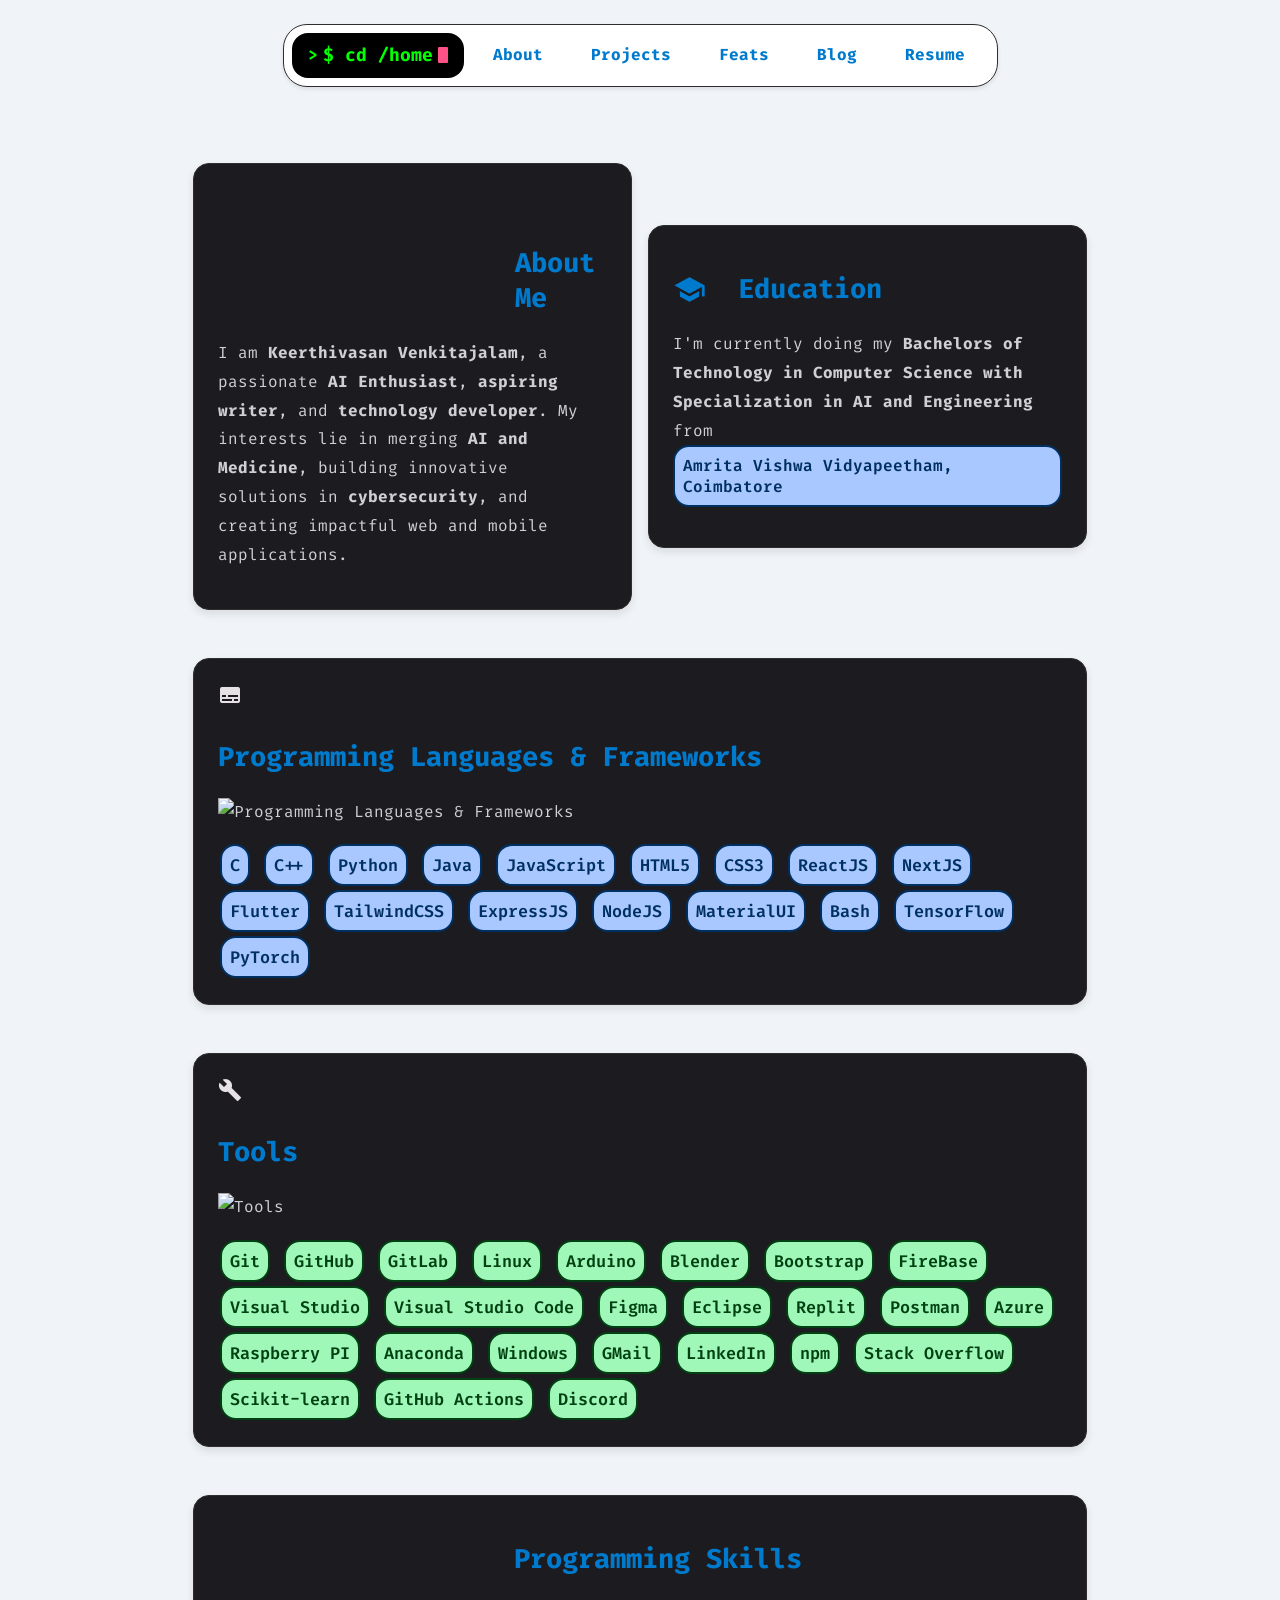
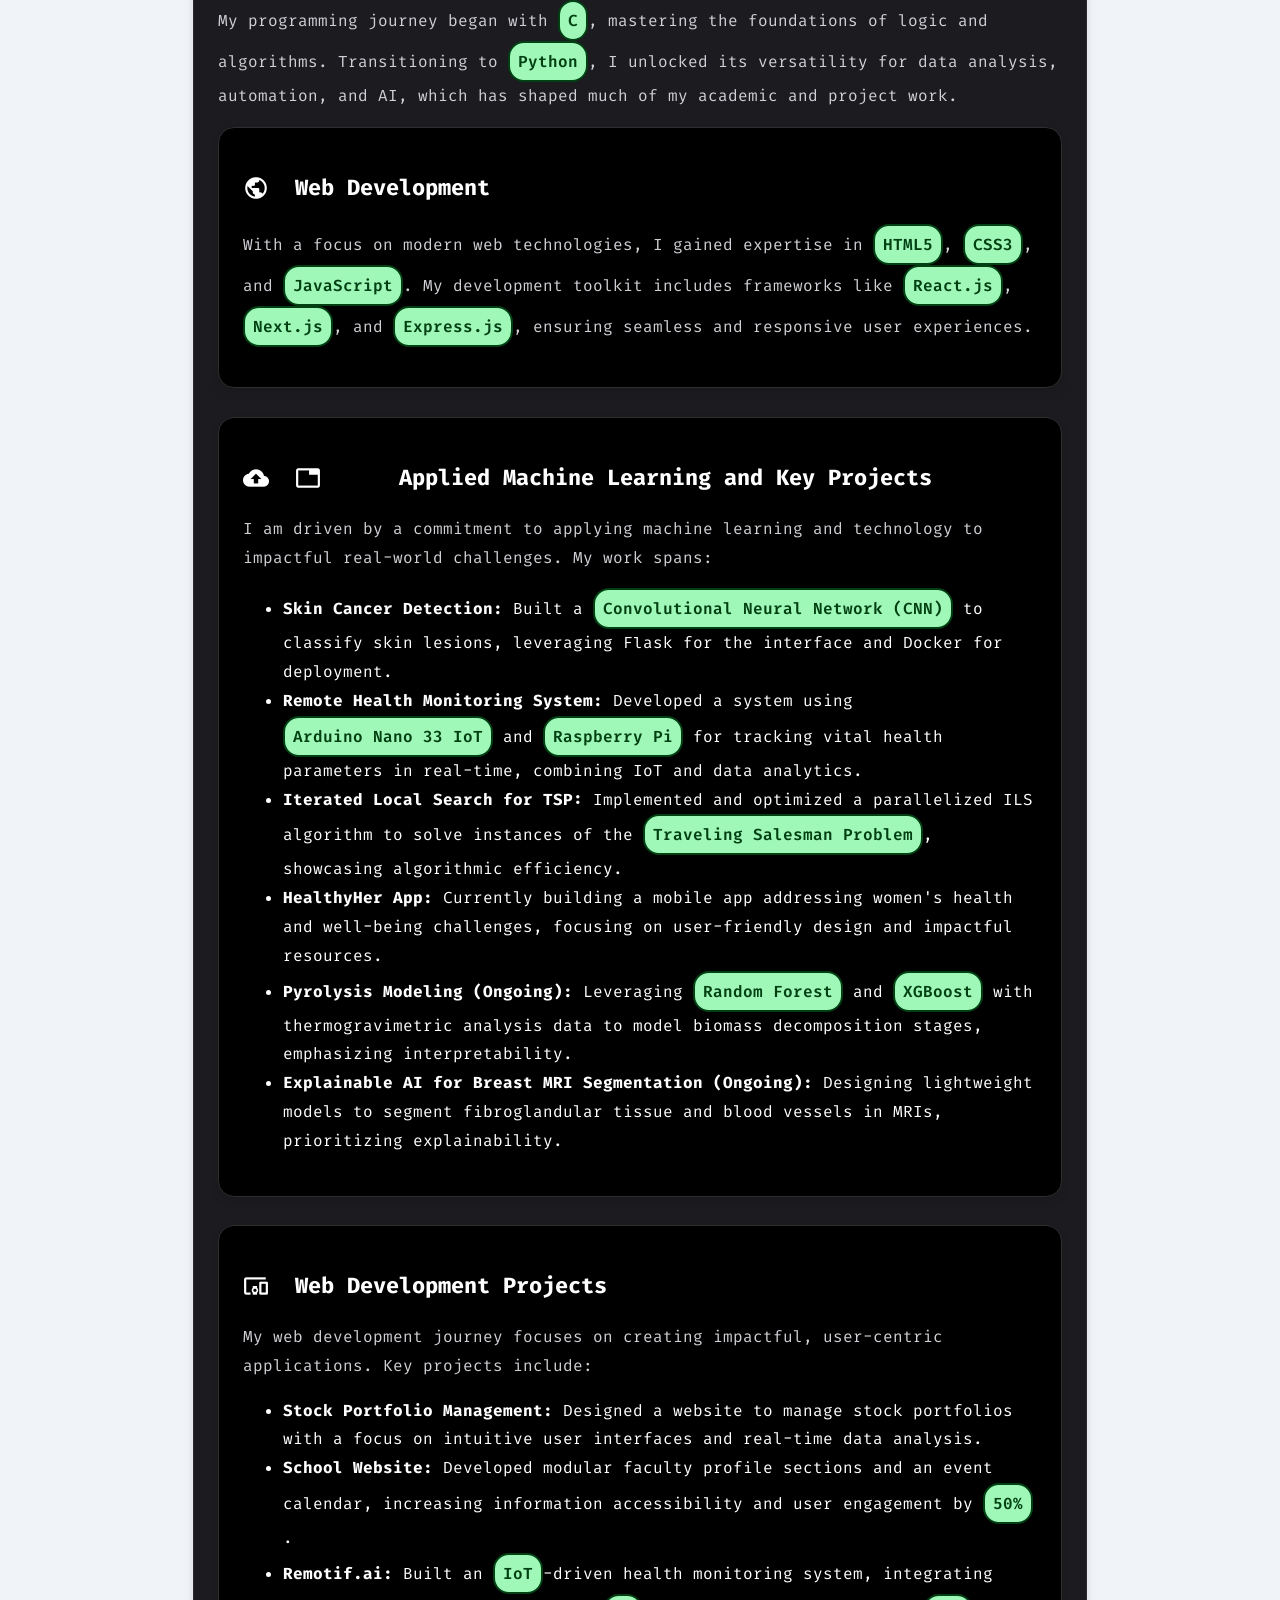
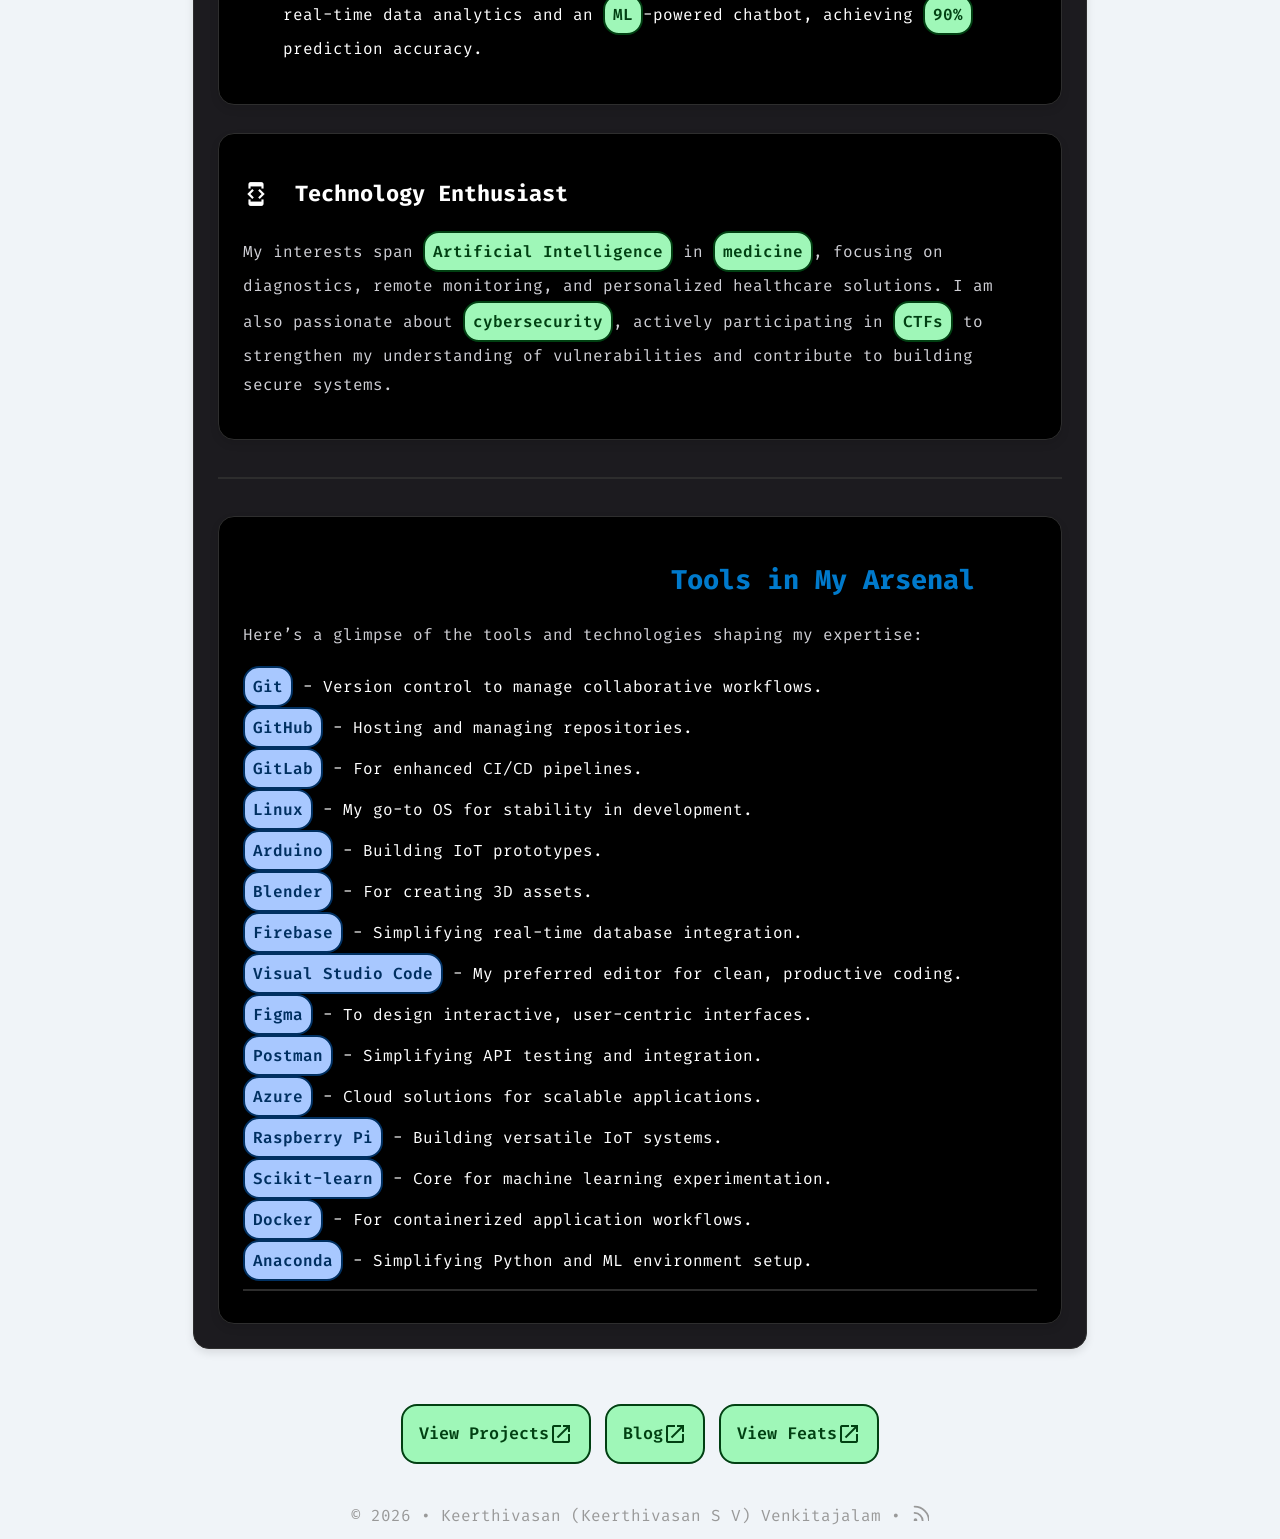
==== about.html @ 44892945 "Initial commit" ====
<!DOCTYPE html>
<html lang="en">

<head>
  <meta charset="UTF-8" />
  <meta http-equiv="X-UA-Compatible" content="IE=edge" />
  <meta name="viewport" content="width=device-width, initial-scale=1.0" />
  <title>About</title>

  <!-- Google tag (gtag.js) -->
  <script async src="https://www.googletagmanager.com/gtag/js?id=G-C289TM2PFJ"></script>
  <script>
    window.dataLayer = window.dataLayer || [];
    function gtag() {
      dataLayer.push(arguments);
    }
    gtag("js", new Date());

    gtag("config", "G-C289TM2PFJ");
  </script>

  <!--meta-->
  <meta name="author" content="Keerthivasan Venkitajalam" />
  <meta name="description" content="I Develop Innovative Solutions Combining AI, Medicine, and Cybersecurity." />
  <meta name="keywords" content="keerthivasan venkitajalam, AI, medicine, cybersecurity, developer, student, writer" />
  <meta name="robots" content="noodp" />
  <link rel="canonical" href="https://github.com/Keerthivasan-Venkitajalam" />
  <meta content="Keerthivasan Venkitajalam" property="og:title" />
  <meta content="I Develop Innovative Solutions Combining AI, Medicine, and Cybersecurity." property="og:description" />
  <meta property="og:url" content="https://github.com/Keerthivasan-Venkitajalam" />
  <meta property="og:type" content="website" />
  <meta content="https://avatars.githubusercontent.com/u/Keerthivasan-Venkitajalam" property="og:image" />
  <meta itemprop="name" content="Keerthivasan Venkitajalam" />
  <meta itemprop="description" content="Keerthivasan Venkitajalam" />
  <meta name="twitter:card" content="summary" />
  <meta name="twitter:title" content="Keerthivasan Venkitajalam" />
  <meta name="twitter:description" content="Keerthivasan Venkitajalam" />
  <meta name="theme-color" content="#000000" />

  <script src="./service-worker.js" type="text/javascript"></script>

  <link rel="stylesheet" href="./static/styles/base.css" />
  <link rel="stylesheet" href="./static/styles/index.css" />
  <link rel="stylesheet" href="./static/styles/about.css" />

  <!--Title Icon-->
  <link rel="apple-touch-icon" sizes="180x180" href="./assets/title/apple-touch-icon.png" />
  <link rel="icon" type="image/png" sizes="32x32" href="./assets/title/favicon-32x32.png" />
  <link rel="icon" type="image/png" sizes="16x16" href="./assets/title/favicon-16x16.png" />
  <link rel="manifest" href="./site.webmanifest" />

  <!--Google Fonts + Icons-->
  <link href="https://fonts.googleapis.com/icon?family=Material+Icons" rel="stylesheet" />
</head>

<body>
  <script src="./static/js/base.js"></script>

  <div class="main">
    <main aria-role="main">
      <div class="about">
        <div style="flex: 1;" class="skill-list">
          <h2> <i class="material-icons" style="font-size: larger;">lightbulb</i>&nbsp; About Me</h2>
          <p>
            I am <a href="https://www.linkedin.com/in/keerthivasansv/">Keerthivasan Venkitajalam</a>, a passionate <b>AI
              Enthusiast</b>, <b>aspiring writer</b>, and <b>technology developer</b>. My interests lie in merging <b>AI and
              Medicine</b>, building innovative solutions in <b>cybersecurity</b>, and creating impactful web and mobile
            applications.
          </p>
        </div>

        <br />

        <div style="flex: 1;" class="skill-list">
          <h2> <i class="material-icons" style="font-size: larger;">school</i>&nbsp; Education</h2>
          <p>
            I'm currently doing my <a href="https://www.amrita.edu/">Bachelors of Technology in Computer Science with Specialization in AI and Engineering</a> from <a href="https://www.amrita.edu/" style="text-decoration: none;">
              <chip>Amrita Vishwa Vidyapeetham, Coimbatore</chip>
            </a> 
          </p>
        </div>

        <br />
      </div>
      <div class="about">
        <div class="skill-list">
          <h2><i class="material-icons" style="font-size: larger;">terminal</i>&nbsp; Programming Skills</h2>
          <p>My programming journey began with <tag>C</tag>, mastering the foundations of logic and algorithms. Transitioning to <tag>Python</tag>, I unlocked its versatility for data analysis, automation, and AI, which has shaped much of my academic and project work.</p>
      
          <div class="skill-list-2">
            <h3><i class="material-icons" style="font-size: larger;">public</i>&nbsp; Web Development</h3>
            <p>With a focus on modern web technologies, I gained expertise in <tag>HTML5</tag>, <tag>CSS3</tag>, and <tag>JavaScript</tag>. My development toolkit includes frameworks like <tag>React.js</tag>, <tag>Next.js</tag>, and <tag>Express.js</tag>, ensuring seamless and responsive user experiences.</p>
          </div>
          <br />
      
          <div class="skill-list-2">
            <h3><i class="material-icons" style="font-size: larger;">backup_table</i>&nbsp; Applied Machine Learning and Key Projects</h3>
            <p>I am driven by a commitment to applying machine learning and technology to impactful real-world challenges. My work spans:</p>
            <ul>
              <li><strong>Skin Cancer Detection:</strong> Built a <tag>Convolutional Neural Network (CNN)</tag> to classify skin lesions, leveraging Flask for the interface and Docker for deployment.</li>
              <li><strong>Remote Health Monitoring System:</strong> Developed a system using <tag>Arduino Nano 33 IoT</tag> and <tag>Raspberry Pi</tag> for tracking vital health parameters in real-time, combining IoT and data analytics.</li>
              <li><strong>Iterated Local Search for TSP:</strong> Implemented and optimized a parallelized ILS algorithm to solve instances of the <tag>Traveling Salesman Problem</tag>, showcasing algorithmic efficiency.</li>
              <li><strong>HealthyHer App:</strong> Currently building a mobile app addressing women's health and well-being challenges, focusing on user-friendly design and impactful resources.</li>
              <li><strong>Pyrolysis Modeling (Ongoing):</strong> Leveraging <tag>Random Forest</tag> and <tag>XGBoost</tag> with thermogravimetric analysis data to model biomass decomposition stages, emphasizing interpretability.</li>
              <li><strong>Explainable AI for Breast MRI Segmentation (Ongoing):</strong> Designing lightweight models to segment fibroglandular tissue and blood vessels in MRIs, prioritizing explainability.</li>
            </ul>
          </div>
          <br />
          
      
          <div class="skill-list-2">
            <h3><i class="material-icons" style="font-size: larger;">devices_other</i>&nbsp; Web Development Projects</h3>
            <p>My web development journey focuses on creating impactful, user-centric applications. Key projects include:</p>
            <ul>
                <li><strong>Stock Portfolio Management:</strong> Designed a website to manage stock portfolios with a focus on intuitive user interfaces and real-time data analysis.</li>
                <li><strong>School Website:</strong> Developed modular faculty profile sections and an event calendar, increasing information accessibility and user engagement by <tag>50%</tag>.</li>
                <li><strong>Remotif.ai:</strong> Built an <tag>IoT</tag>-driven health monitoring system, integrating real-time data analytics and an <tag>ML</tag>-powered chatbot, achieving <tag>90%</tag> prediction accuracy.</li>
            </ul>
        </div>
        <br />
        
        <div class="skill-list-2">
            <h3><i class="material-icons" style="font-size: larger;">developer_mode</i>&nbsp; Technology Enthusiast</h3>
            <p>My interests span <tag>Artificial Intelligence</tag> in <tag>medicine</tag>, focusing on diagnostics, remote monitoring, and personalized healthcare solutions. I am also passionate about <tag>cybersecurity</tag>, actively participating in <tag>CTFs</tag> to strengthen my understanding of vulnerabilities and contribute to building secure systems.</p>
        </div>
          <br />
          
      
          <hr style="border: #2d2d2d 1px solid;" />
          <br />
      
          <div class="skill-list-2">
            <h2><i class="material-icons" style="font-size: larger;">architecture</i>&nbsp; Tools in My Arsenal</h2>
            <p>Here’s a glimpse of the tools and technologies shaping my expertise:</p>
            <chip>Git</chip> - Version control to manage collaborative workflows. <br />
            <chip>GitHub</chip> - Hosting and managing repositories. <br />
            <chip>GitLab</chip> - For enhanced CI/CD pipelines. <br />
            <chip>Linux</chip> - My go-to OS for stability in development. <br />
            <chip>Arduino</chip> - Building IoT prototypes. <br />
            <chip>Blender</chip> - For creating 3D assets. <br />
            <chip>Firebase</chip> - Simplifying real-time database integration. <br />
            <chip>Visual Studio Code</chip> - My preferred editor for clean, productive coding. <br />
            <chip>Figma</chip> - To design interactive, user-centric interfaces. <br />
            <chip>Postman</chip> - Simplifying API testing and integration. <br />
            <chip>Azure</chip> - Cloud solutions for scalable applications. <br />
            <chip>Raspberry Pi</chip> - Building versatile IoT systems. <br />
            <chip>Scikit-learn</chip> - Core for machine learning experimentation. <br />
            <chip>Docker</chip> - For containerized application workflows. <br />
            <chip>Anaconda</chip> - Simplifying Python and ML environment setup. <br />
            <hr style="border: #2d2d2d 1px solid;" />
          </div>
        </div>
      </div>
      
      <br />
      <div class="skill">
        <a href="./projects.html" style="text-decoration: none;">
          <tag style="padding: 16px; margin-right: 2px;">View Projects <i class="material-icons">open_in_new</i></tag>
        </a>
      </div>
      <div class="skill">
        <a href="./blog.html" style="text-decoration: none;">
          <tag style="padding: 16px; margin-right: 2px;">Blog <i class="material-icons">open_in_new</i></tag>
        </a>
      </div>
      <div class="skill">
        <a href="./feats.html" style="text-decoration: none;">
          <tag style="padding: 16px; margin-right: 2px;">View Feats <i class="material-icons">open_in_new</i></tag>
        </a>
      </div>
    </main>
  </div>


</body>
<script type="text/javascript" src="./static/js/index.js"></script>
<script type="text/javascript" src="./static/js/about.js"></script>

</html>
---- static/styles/base.css ----
@import url("https://fonts.googleapis.com/css2?family=Fira+Code&display=swap");

* {
    transition: all 0.2s ease;
    font-family: "Fira Code", "Courier New", monospace;
}


html {
    /* letter-spacing: 0.06em; */
    scroll-behavior: smooth;
}

::-webkit-scrollbar {
    width: 8px;
    height: 8px;
    background: #dfdbdb;
}

::-webkit-scrollbar-thumb {
    background: #888;
    border-radius: 8px;
}

.modal {
    display: none;
    position: fixed;
    z-index: 1;
    left: 0;
    top: 0;
    width: 100%;
    height: 100%;
    overflow: auto;
    background-color: rgba(0, 0, 0, 0.5);
}

.modal-content {
    border-radius: 32px;
    background-color: #fefefe;
    margin: 16% auto;
    padding: 16px;
    border: 1px solid #888;
    width: 40%;
    box-shadow: 0 4px 8px 0 rgba(238, 236, 236, 0.2), 0 6px 20px 0 rgba(0, 0, 0, 0.19);
    transition: all ease-in 0.2s;
    cursor: pointer;
    display: flex;
    justify-content: space-between;
}

.modal-content:hover {
    border-radius: 16px;
}

.close-button {
    color: #aaaaaa;
    font-size: 28px;
    font-weight: bold;
}

.close-button:hover,
.close-button:focus {
    color: #000;
    text-decoration: none;
    cursor: pointer;
}

:root {
    --phoneWidth: "@media (max-width: 684px)";
    --nav-load-time: 250ms;
    --nav-link-load-time: 250ms;
    --article-load-delay: calc(var(--nav-load-time) + var(--nav-link-load-time));
}

body {
    text-align: center;
    background-color: #f0f4f8;
    color: #333;
    text-rendering: optimizeLegibility;
    -webkit-font-smoothing: antialiased;
    font-feature-settings: "liga", "tnum", "case", "calt", "zero", "ss01", "locl";
    -webkit-overflow-scrolling: touch;
    -webkit-text-size-adjust: 100%;
    display: flex;
    min-height: 90vh;
    flex-direction: column;
    transition: all ease-in 0.2s;
}

h2,
h3,
h4,
h5,
h6 {
    display: flex;
    align-items: center;
    line-height: 1.3;
}

h1 {
    font-size: 2.625rem;
}

h2 {
    font-size: 1.625rem;
}

h3 {
    font-size: 1.375rem;
}

h4 {
    font-size: 1.125rem;
}

@media (max-width: 768px) {
    body {
        font-size: 1rem;
    }
    h1 {
        font-size: 1.75rem;
    }
    h2 {
        font-size: 1.4rem;
    }
    h3 {
        font-size: 1.15rem;
    }
    h4 {
        font-size: 1.125rem;
    }
}

a {
    color: inherit;
}

img {
    display: block;
    max-width: 100%;
}

img.left {
    margin-right: auto;
}

img.center {
    margin-left: auto;
    margin-right: auto;
}

img.right {
    margin-left: auto;
}

main {
    display: block;
}

.hidden {
    display: none;
}

.cli {
    display: flex;
    align-items: center;
    text-decoration: none;
    font-weight: 700;
    font-family: monospace, monospace;
    padding: 8px 16px;
    background: black;
    color: rgb(3, 255, 3);
    border-radius: 16px;
    margin-right: 5px;
}

.logo__mark {
    margin-right: 5px;
}

.logo__text {
    font-size: 1.125rem;
}

.logo__cursor {
    display: inline-block;
    width: 10px;
    height: 1rem;
    background: #fe5186;
    margin-left: 5px;
    border-radius: 1px;
    animation: blinker 1s ease infinite;
}

@keyframes blinker {
    50% {
        opacity: 0;
    }
}

.logo {
    border-radius: 24px;
    height: fit-content;
    background-color: rgba(0, 0, 0, 0.4);
    -webkit-backdrop-filter: blur(10px);
    backdrop-filter: blur(10px);
    align-items: center;
    vertical-align: middle;
    padding: 4px 16px;
    margin: 0 8px;
    top: 0;
    color: white;
    transition: all 0.2s;
}

.logo a {
    text-decoration: none;
    color: white;
    font-weight: bold;
}

.logo i {
    vertical-align: middle;
    text-decoration: none;
    font-size: xx-large;
    background-image: linear-gradient(315deg, #f9ee17 40%, #e4f9a9 74%);
    background-clip: text;
    -webkit-background-clip: text;
    -webkit-text-fill-color: transparent;
    transition: all 200ms ease-in;
    border-radius: 50%;
    position: relative;
}

.logo:hover {
    background-image: linear-gradient(315deg, #f9ee17 40%, #e4f9a9 74%);
    font-weight: bold;
    box-shadow: 0px 3px 20px 0px black;
    transform: scale(1.1);
    color: black;
    border-radius: 16px;
    cursor: pointer;
}

.logo:hover>i {
    background-image: linear-gradient(315deg, #161614 40%, #283406 74%);
}

.logo a:hover {
    color: black;
}

.nav-bar li,
.nav-bar div,
.nav-bar a {
    animation-name: nav-link-load;
    animation-duration: var(--nav-link-load-time);
    animation-timing-function: ease-in;
    animation-delay: var(--nav-load-time);
    animation-fill-mode: forwards;
    transform: scale(0);
}

.nav-bar {
    width: fit-content;
    margin-left: auto;
    margin-right: auto;
    border-radius: 24px;
    height: fit-content;
    display: inline-flex;
    border: #2f2e2e 1px solid;
    background-color: #ffffff;
    -webkit-backdrop-filter: blur(10px);
    backdrop-filter: blur(10px);
    align-items: center;
    padding: 8px;
    transition: all ease-in 0.2s;
    animation: nav-load var(--nav-load-time) ease-in;
    box-shadow: 0 2px 4px rgba(0, 0, 0, 0.1);
    position: relative;
    overflow: visible;
}

.nav-bar:hover {
    border-radius: 16px;
    border: #2f2e2e 1px solid;
}

.nav-bar:hover>.cli {
    border-radius: 0px;
}

.menu {
    display: flex;
    flex-direction: row;
    transition: all ease-in 0.2s;
    z-index: 1;
    margin: 0;
    padding: 0;
}

.menu.hidden {
    display: none;
}

.nav-bar li {
    list-style: none;
    color: white;
    padding: 8px 16px;
    margin: 0 8px;
    position: relative;
    cursor: pointer;
    white-space: nowrap;
    transition: all 0.2s;
}

.nav-bar li a {
    color: #007acc;
    text-decoration: none;
    font-weight: bold;
    transition: color 0.3s ease;
}

.nav-bar li:hover {
    background: white;
    font-weight: bolder;
    box-shadow: 0px 3px 20px 0px black;
    transform: scale(1.2);
    color: black;
    border-radius: 16px;
}

.nav-bar li:hover>a {
    color: #005f99;
}

@media (max-width: 750px) {
    :root {
        --nav-load-time: 100ms;
        --nav-link-load-time: 10ms;
    }
    .menu {
        position: absolute;
        top: 58px;
        right: 0;
        border: none;
        margin: 0;
        padding: 10px;
        z-index: 1;
        width: fit-content;
        margin-left: auto;
        margin-right: auto;
        border-radius: 24px;
        height: fit-content;
        display: inline-flex;
        background-color: rgb(50, 49, 49);
        border: #161614 1px solid;
        -webkit-backdrop-filter: blur(10px);
        backdrop-filter: blur(10px);
        align-items: center;
        flex-direction: column;
    }
    .menu li {
        margin-top: 5px;
        margin-bottom: 5px;
    }
}
.footer {
    flex-grow: 0;
    color: #999;
    animation: content-load 0.2s ease-in var(--article-load-delay);
    animation-fill-mode: forwards;
    transform: translateY(-20px);
    opacity: 0;
    display: flex;
    justify-content: center; /* Ensure the footer stays centered */
    align-items: center; /* Align content vertically */
    width: 100%;
}

.footer .__inner {
    display: flex;
    align-items: center;
    justify-content: center;
    margin: 0 auto;
    width: 760px;
    max-width: 100%;
    flex-wrap: wrap; /* Allow items to wrap if necessary */
}

@media (max-width: 750px) {
    .footer .__inner {
        flex-direction: column; /* Stack content vertically on smaller screens */
    }
}

.footer .__content {
    display: flex;
    flex-direction: row;
    align-items: center;
    font-size: 1rem;
    color: #999;
}

@media (max-width: 750px) {
    .footer .__content {
        flex-direction: column;
        margin-top: 10px; /* Ensure there's spacing between items */
    }
}

.footer .__content>*:not(:last-child)::after {
    content: "•";
    padding: 0 5px;
}

@media (max-width: 750px) {
    .footer .__content>*:not(:last-child)::after {
        content: "";
        padding: 0;
    }
}

.footer .__content>*:last-child {
    padding: 0 5px;
}

@media (max-width: 750px) {
    .footer .__content>*:last-child {
        padding: 0;
    }
}

@keyframes nav-load {
    0% {
        transform: translateY(-100%);
        opacity: 0;
    }
    100% {
        transform: translateY(0);
        opacity: 1;
    }
}

@keyframes nav-link-load {
    0% {
        transform: scale(0);
    }
    75% {
        transform: scale(1.1);
    }
    100% {
        transform: scale(1);
    }
}

@keyframes content-load {
    0% {
        transform: translateY(-20px);
        opacity: 0;
    }
    100% {
        transform: translateY(0px);
        opacity: 1;
    }
}

a {
    text-decoration: none;
}

.skill-list, .skill-list-2, .project {
    background-color: #ffffff;
    border: 1px solid #d1d5db;
    border-radius: 8px;
    box-shadow: 0 4px 8px rgba(0, 0, 0, 0.1);
    padding: 16px;
    margin: 16px;
}

.skill-list h2, .project h2 {
    color: #007acc;
}

.tag, .chip {
    background-color: #e0f7fa;
    color: #00796b;
    border: 1px solid #00796b;
    border-radius: 16px;
    padding: 8px;
    margin: 4px;
    display: inline-block;
    transition: background-color 0.3s ease;
}

.tag:hover, .chip:hover {
    background-color: #b2ebf2;
}

.connect {
    color: #007acc;
    transition: color 0.3s ease;
}

.connect:hover {
    color: #005f99;
}
---- static/styles/index.css ----
@import url("https://fonts.googleapis.com/css2?family=Poppins&family=Raleway&display=swap");

/* Base styles for content */
.content {
    display: flex;
    flex-direction: column;
    flex: 1 auto;
    align-items: center;
    justify-content: center;
    margin: 50px 0;
    color: white;
}

.content div {
    padding: 20px;
}

/* Animated elements for headings, paragraphs, and links */
.content h1,
.content p,
.content a {
    animation: content-load 0.2s ease-in var(--article-load-delay);
    animation-fill-mode: forwards;
    transform: translateY(-20px);
    opacity: 0;
}

/* Chip list animation */
.chip-list {
    margin: 8px;
    animation: content-load 0.2s ease-in var(--article-load-delay);
    animation-fill-mode: forwards;
    transform: translateY(-20px);
    opacity: 0;
}

/* Base styles for chip elements */
.chip {
    display: inline-block;
    width: fit-content;
    margin: 4px;
    padding: 8px;
    border: #353535 1px solid;
    background-color: #1c1b1f;
    color: #e6e1e5;
    border-radius: 8px;
    cursor: pointer;
    transition: transform 0.4s ease, background-color 0.2s ease, border-radius 0.2s ease;
    text-decoration: none;
    animation: content-load 0.2s ease-in var(--article-load-delay);
    animation-fill-mode: forwards;
    transform: translateY(-20px);
    opacity: 0;
}

/* Add spinning effect on hover */
.chip:hover {
    transform: rotate(360deg); /* Spin the chip */
    background-color: #252527; /* Optional hover background color */
    border-radius: 4px; /* Subtle border-radius change */
}

/* Keyframes for content load animation */
@keyframes content-load {
    from {
        transform: translateY(-20px);
        opacity: 0;
    }
    to {
        transform: translateY(0);
        opacity: 1;
    }
}

/* Connect class for links */
.connect {
    transition: all 0s ease-in;
}

.connect:hover {
    color: rgb(0, 0, 0); /* Highlight the link on hover */
}
---- static/styles/about.css ----
.main {
  display: flex;
  flex-direction: column;
  flex: 1 auto;
  align-items: center;
  justify-content: center;
  margin: 36px 0;
  color: white;
}

.main div {
  padding: 24px;
}

.about {
  padding: 24px;
  width: 72%;
  margin-left: auto;
  margin-right: auto;
  display: flex;
  flex-direction: row;
}

.about h2,
.about p {
  text-align: left;
  margin-left: auto;
  margin-right: auto;
}

h2 {
  font-size: 1.7rem;
}

@media (max-width: 750px) {
  .about {
    width: 90%;
    display: flex;
    flex-direction: column;
  }

  :root {
    font-size: 1rem;
  }
}

.about p {
  color: #cfcfd5;
}

chip {
  display: inline-flex;
  width: fit-content;
  background-color: #a8c8ff;
  color: #003061;
  border: #003061 2px solid;
  font-weight: 600;
  padding: 8px;
  border-radius: 16px;
  line-height: normal;
  cursor: pointer;
}

tag {
  display: inline-flex;
  width: fit-content;
  background-color: #9ff7b8;
  border: #014012 2px solid;
  color: #014012;
  font-weight: 600;
  padding: 8px;
  border-radius: 16px;
  line-height: normal;
  cursor: pointer;
}

chip:hover,
tag:hover {
  border-radius: 8px;
  scale: 1.005;
}

.about a {
  font-weight: bold;
  cursor: pointer;
}

.about a:hover {
  text-decoration: underline;
}

:root {
  line-height: 180%;
}

li {
  text-align: left;
}

div.skill {
  display: inline-block;
  padding: 0;
}

.skill-list {
  text-align: left;
  width: fit-content;
  margin: auto 8px;
  border: #2e2e2e 1px solid;
  background-color: #1c1b1f;
  color: #e6e1e5;
  border-radius: 16px;
  cursor: pointer;
  transition: all 0.2s ease-in;
  vertical-align: middle;
}

div.skill tag,
div.skill chip {
  font-size: 1.05rem;
  margin: 2px;
}

.no-dec:hover {
  text-decoration: none;
}

.skill-list-2 {
  text-align: left;
  margin: 0;
  padding: 0;
  border: #2e2e2e 1px solid;
  background-color: #000000;
  color: #ffffff;
  border-radius: 16px;
  cursor: pointer;
  transition: all 0.2s ease-in;
  vertical-align: middle;
}
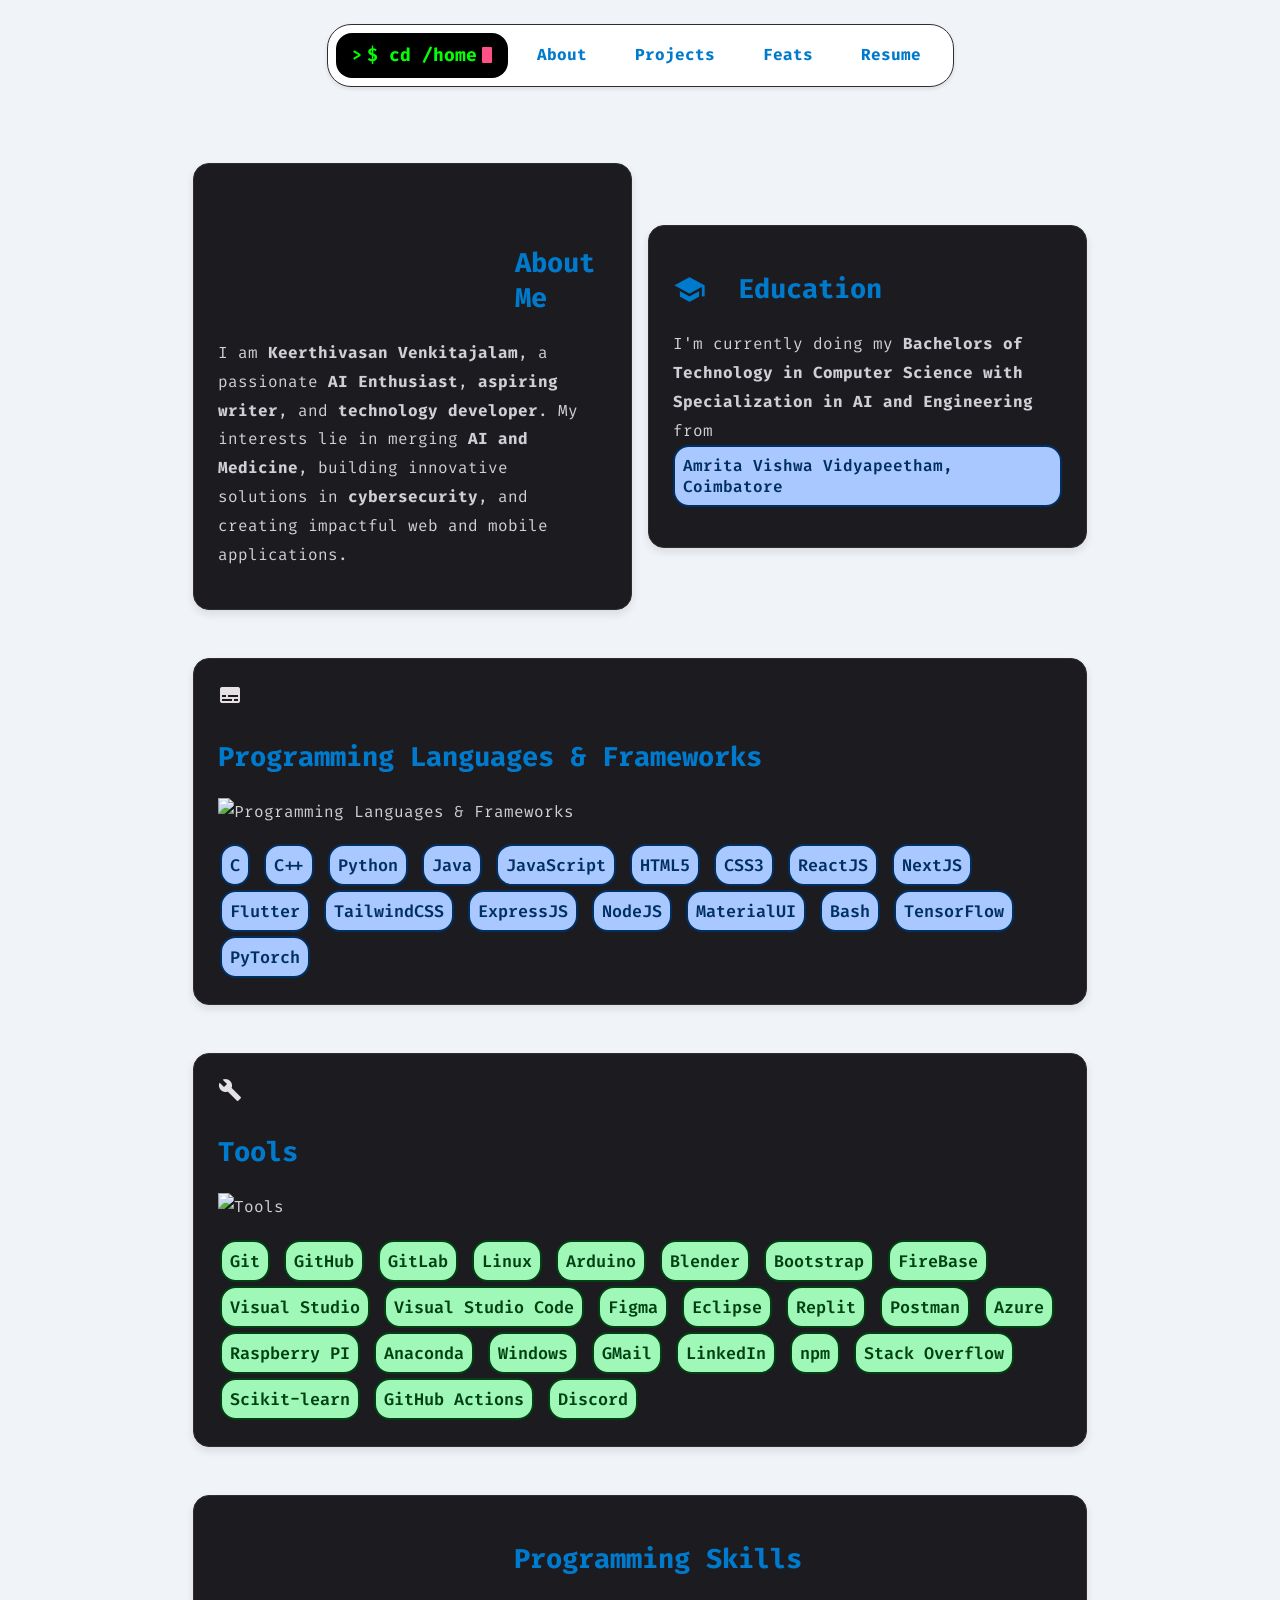
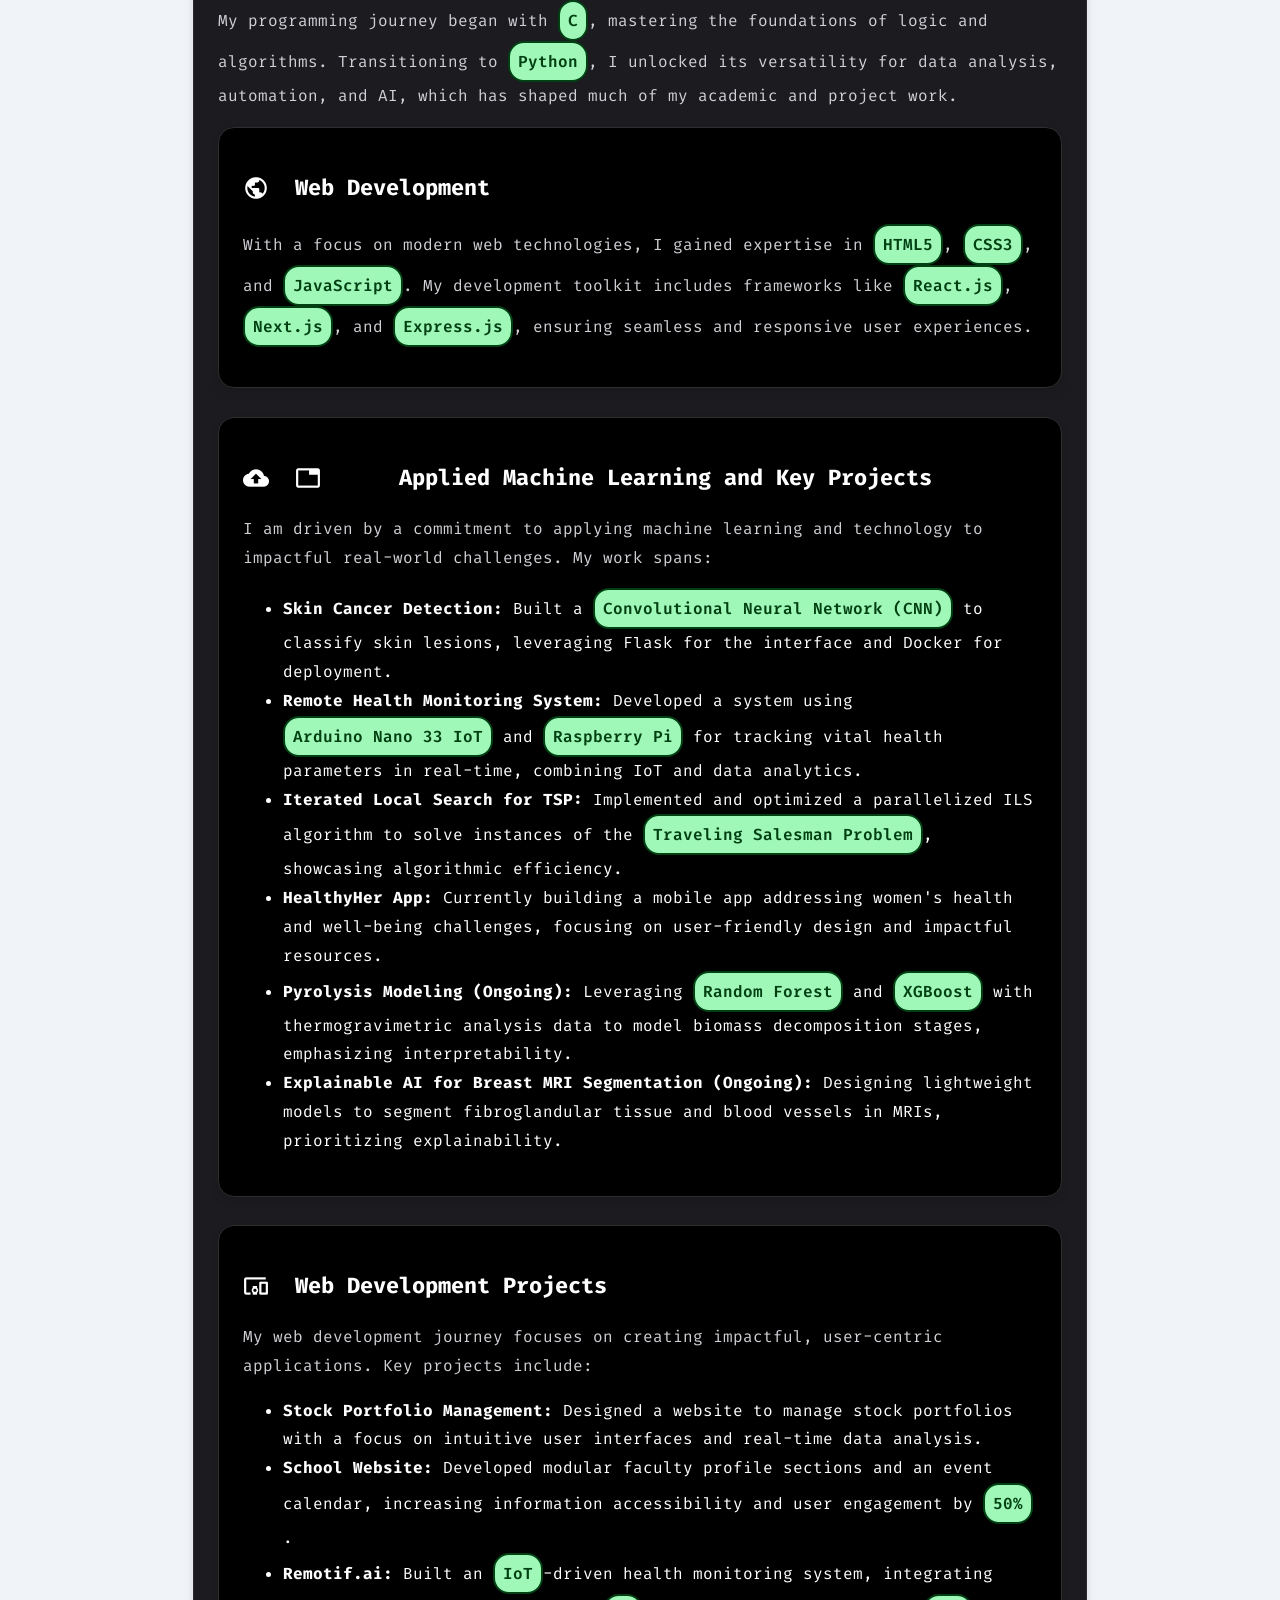
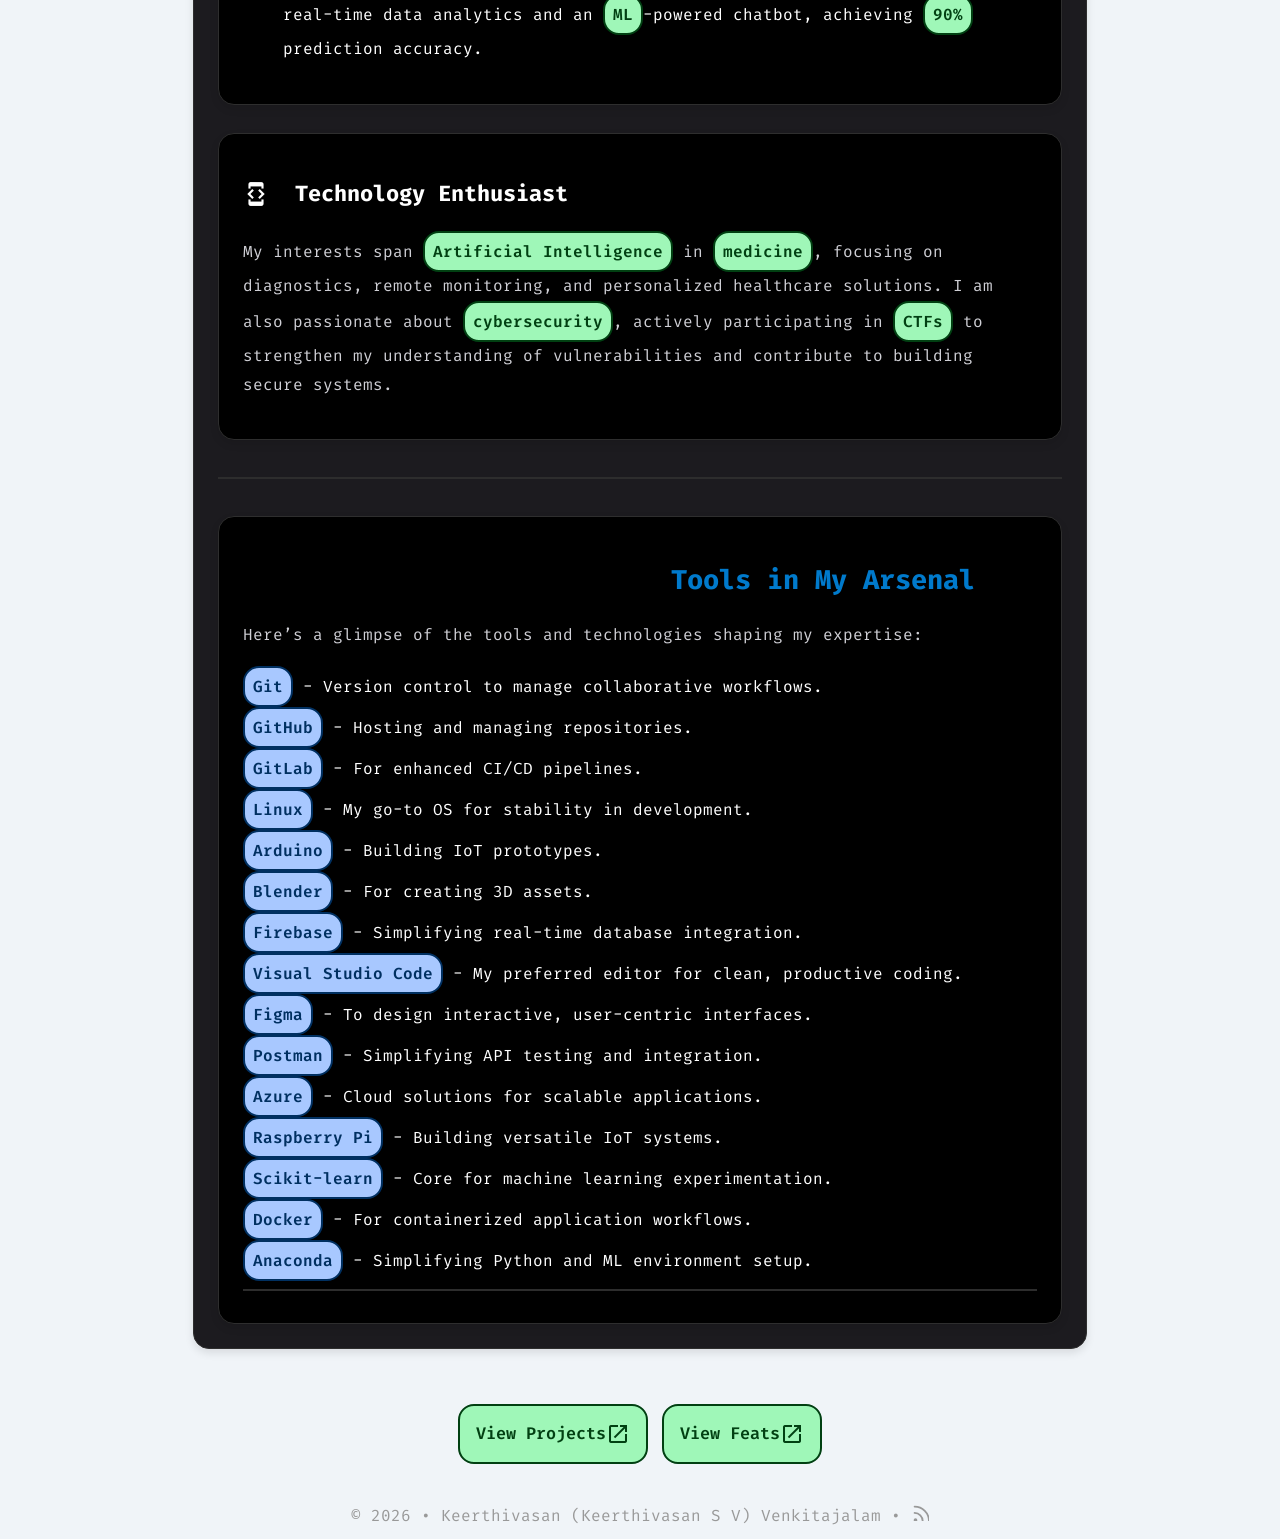
==== commit ae4b5943: "Edited broken Hyperlinks" ====
--- a/about.html
+++ b/about.html
@@ -159,11 +159,6 @@
         </a>
       </div>
       <div class="skill">
-        <a href="./blog.html" style="text-decoration: none;">
-          <tag style="padding: 16px; margin-right: 2px;">Blog <i class="material-icons">open_in_new</i></tag>
-        </a>
-      </div>
-      <div class="skill">
         <a href="./feats.html" style="text-decoration: none;">
           <tag style="padding: 16px; margin-right: 2px;">View Feats <i class="material-icons">open_in_new</i></tag>
         </a>
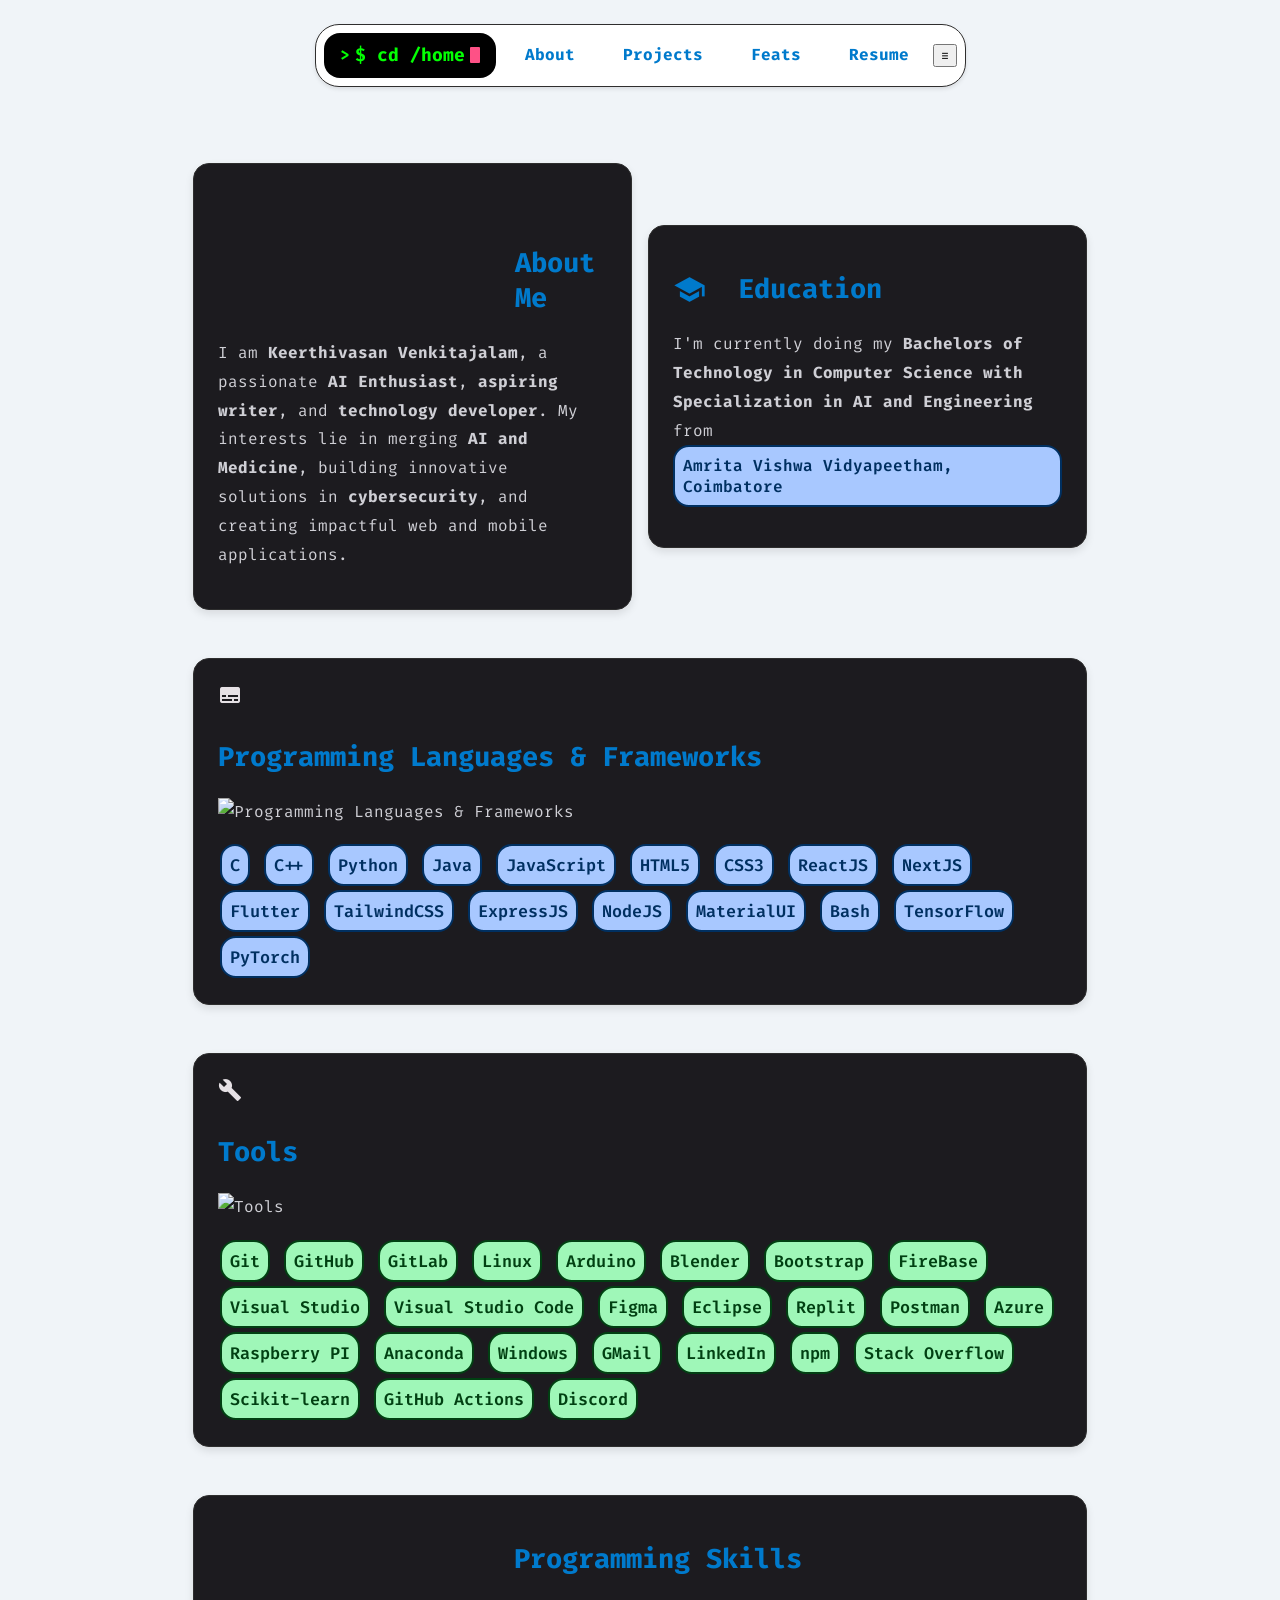
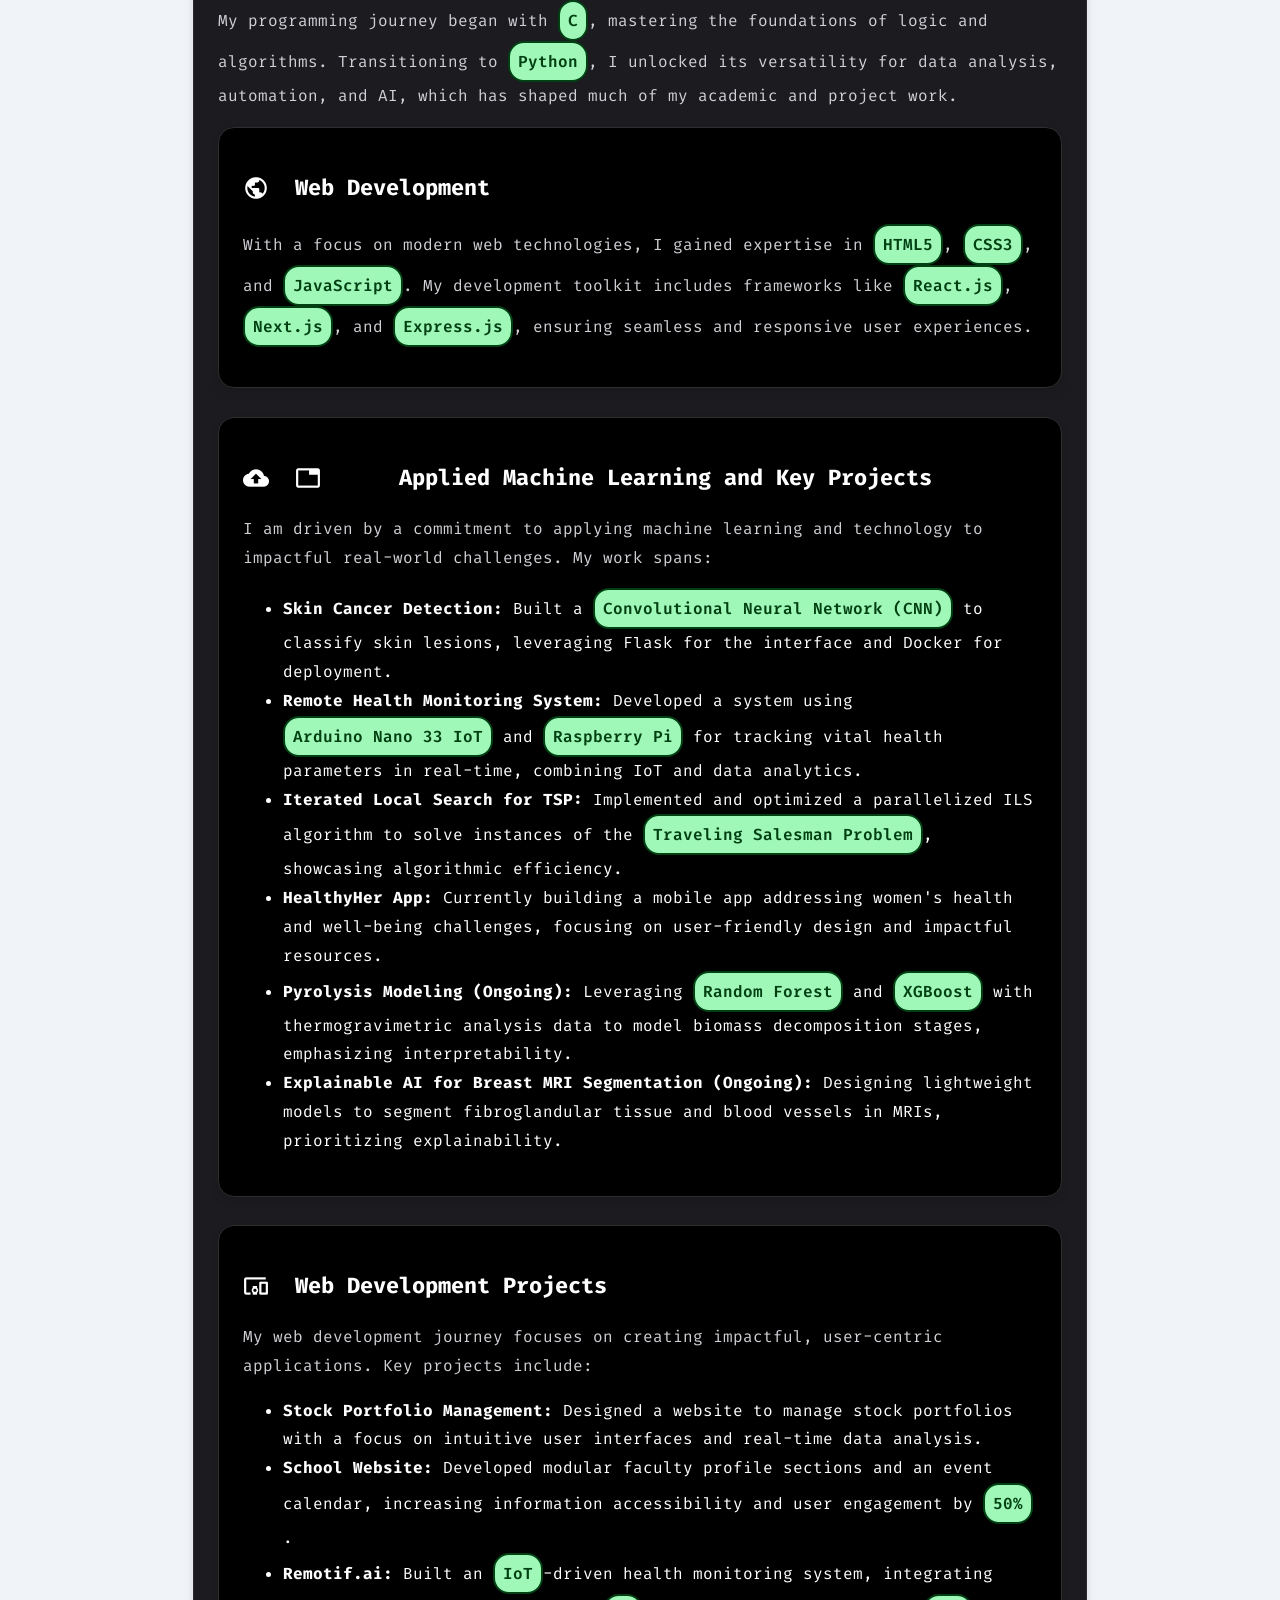
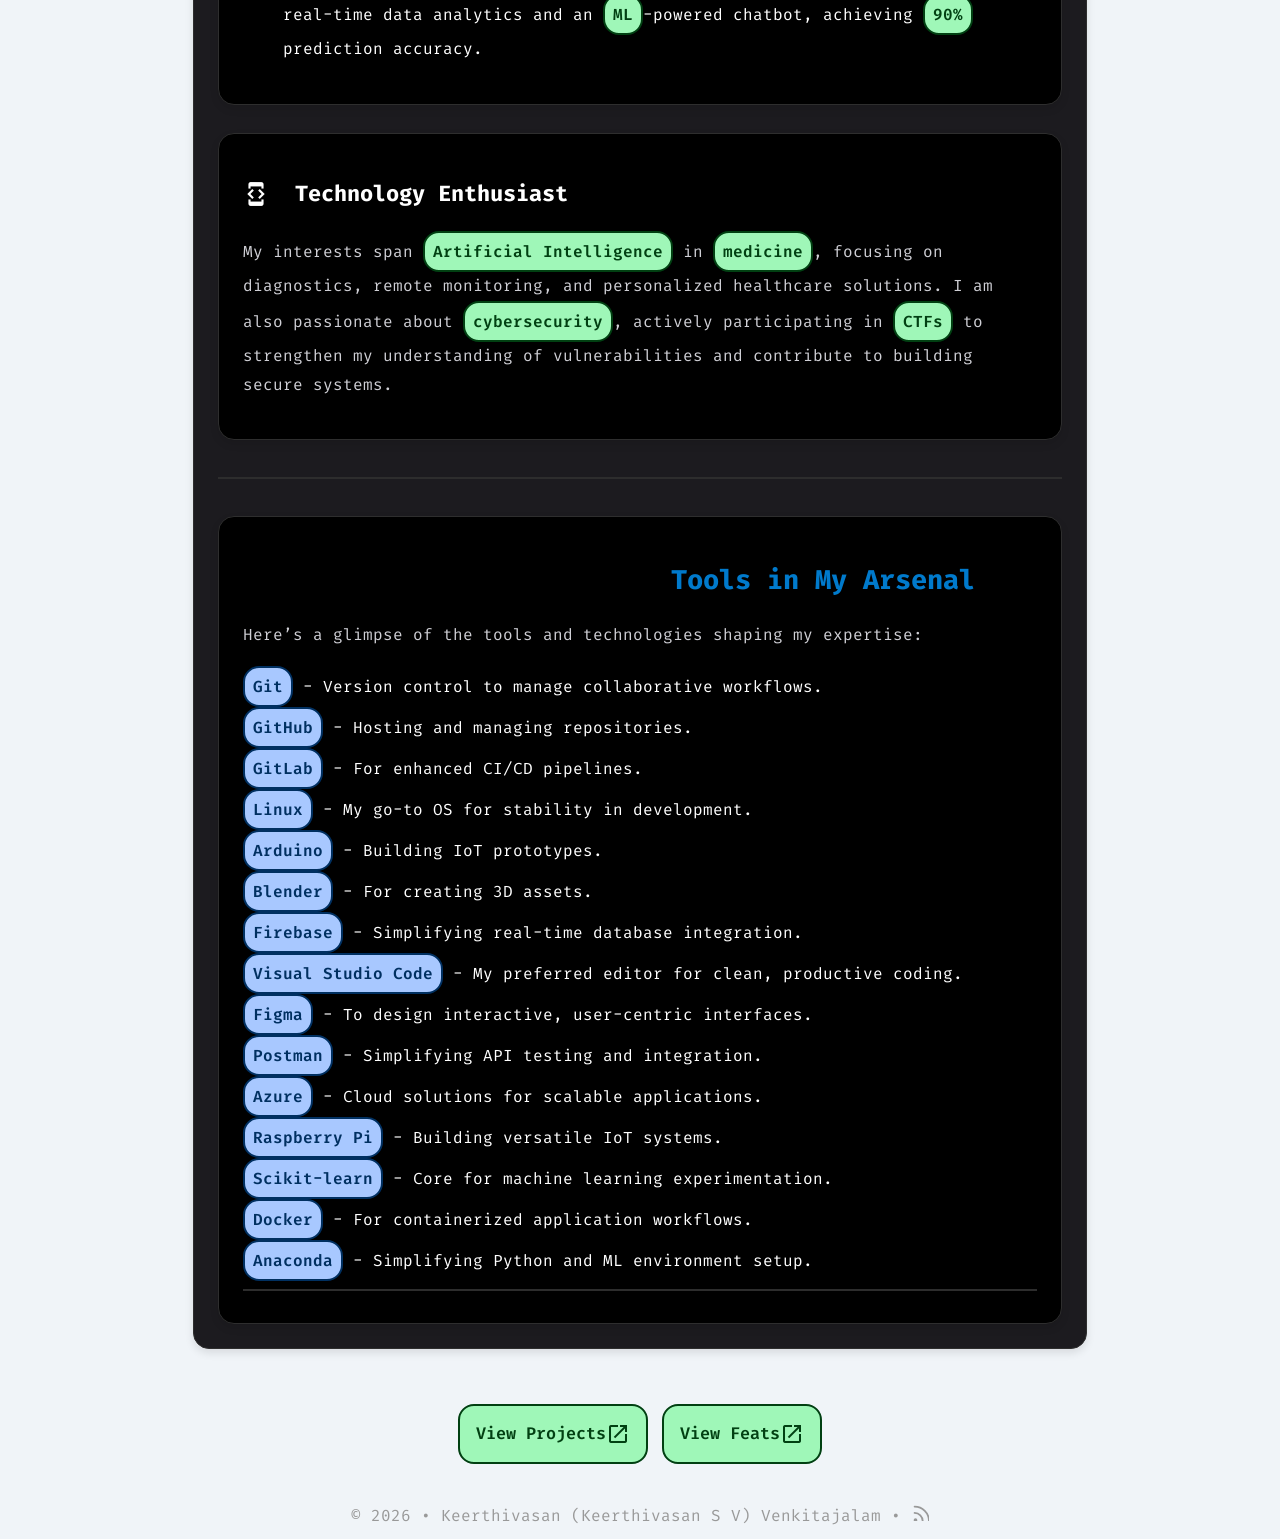
==== commit 7c2d3884: "Initial portfolio upload" ====
--- a/about.html
+++ b/about.html
@@ -20,34 +20,27 @@
   </script>
 
   <!--meta-->
-  <meta name="author" content="Keerthivasan Venkitajalam" />
-  <meta name="description" content="I Develop Innovative Solutions Combining AI, Medicine, and Cybersecurity." />
-  <meta name="keywords" content="keerthivasan venkitajalam, AI, medicine, cybersecurity, developer, student, writer" />
+  <meta name="author" content="Keerthivasan (Keerthivasan S V) Venkitajalam" />
+  <meta name="description" content="I Craft Digital Solutions that make an Impact." />
+  <meta name="keywords" content="Keerthivasan,Venkitajalam,Keerthivasan S V,Keerthivasan Venkitajalam,homepage,portfolio,vCard,keerrrthiv,keerthivasan-sv,Keerthivasan-Venkitajalam-Portfolio" />
   <meta name="robots" content="noodp" />
-  <link rel="canonical" href="https://github.com/Keerthivasan-Venkitajalam" />
-  <meta content="Keerthivasan Venkitajalam" property="og:title" />
-  <meta content="I Develop Innovative Solutions Combining AI, Medicine, and Cybersecurity." property="og:description" />
-  <meta property="og:url" content="https://github.com/Keerthivasan-Venkitajalam" />
+  <link rel="canonical" href="https://keerthivasan-venkitajalam.github.io/Keerthivasan-Venkitajalam-Portfolio/" />
+  <meta content="Keerthivasan (Keerthivasan S V) Venkitajalam" property="og:title" />
+  <meta content="I Build & Write wherever I could find spaces to fill." property="og:description" />
+  <meta property="og:url" content="./" />
   <meta property="og:type" content="website" />
-  <meta content="https://avatars.githubusercontent.com/u/Keerthivasan-Venkitajalam" property="og:image" />
-  <meta itemprop="name" content="Keerthivasan Venkitajalam" />
-  <meta itemprop="description" content="Keerthivasan Venkitajalam" />
+  <meta content="https://media.licdn.com/dms/image/v2/D5603AQFv_o2NQk9dGg/profile-displayphoto-shrink_400_400/profile-displayphoto-shrink_400_400/0/1713286670561?e=1738800000&v=beta&t=vTClMWT7ezYS_mG_cioY3PohlVLd4JhYxk8TgHghE1A" property="og:image" />
+  <meta itemprop="name" content="Keerthivasan (Keerthivasan S V) Venkitajalam" />
+  <meta itemprop="description" content="Keerthivasan (Keerthivasan S V) Venkitajalam" />
   <meta name="twitter:card" content="summary" />
-  <meta name="twitter:title" content="Keerthivasan Venkitajalam" />
+  <meta name="twitter:title" content="Keerthivasan (Keerthivasan S V) Venkitajalam" />
   <meta name="twitter:description" content="Keerthivasan Venkitajalam" />
   <meta name="theme-color" content="#000000" />
-
-  <script src="./service-worker.js" type="text/javascript"></script>
 
   <link rel="stylesheet" href="./static/styles/base.css" />
   <link rel="stylesheet" href="./static/styles/index.css" />
   <link rel="stylesheet" href="./static/styles/about.css" />
 
-  <!--Title Icon-->
-  <link rel="apple-touch-icon" sizes="180x180" href="./assets/title/apple-touch-icon.png" />
-  <link rel="icon" type="image/png" sizes="32x32" href="./assets/title/favicon-32x32.png" />
-  <link rel="icon" type="image/png" sizes="16x16" href="./assets/title/favicon-16x16.png" />
-  <link rel="manifest" href="./site.webmanifest" />
 
   <!--Google Fonts + Icons-->
   <link href="https://fonts.googleapis.com/icon?family=Material+Icons" rel="stylesheet" />
@@ -158,6 +151,7 @@
           <tag style="padding: 16px; margin-right: 2px;">View Projects <i class="material-icons">open_in_new</i></tag>
         </a>
       </div>
+     
       <div class="skill">
         <a href="./feats.html" style="text-decoration: none;">
           <tag style="padding: 16px; margin-right: 2px;">View Feats <i class="material-icons">open_in_new</i></tag>
